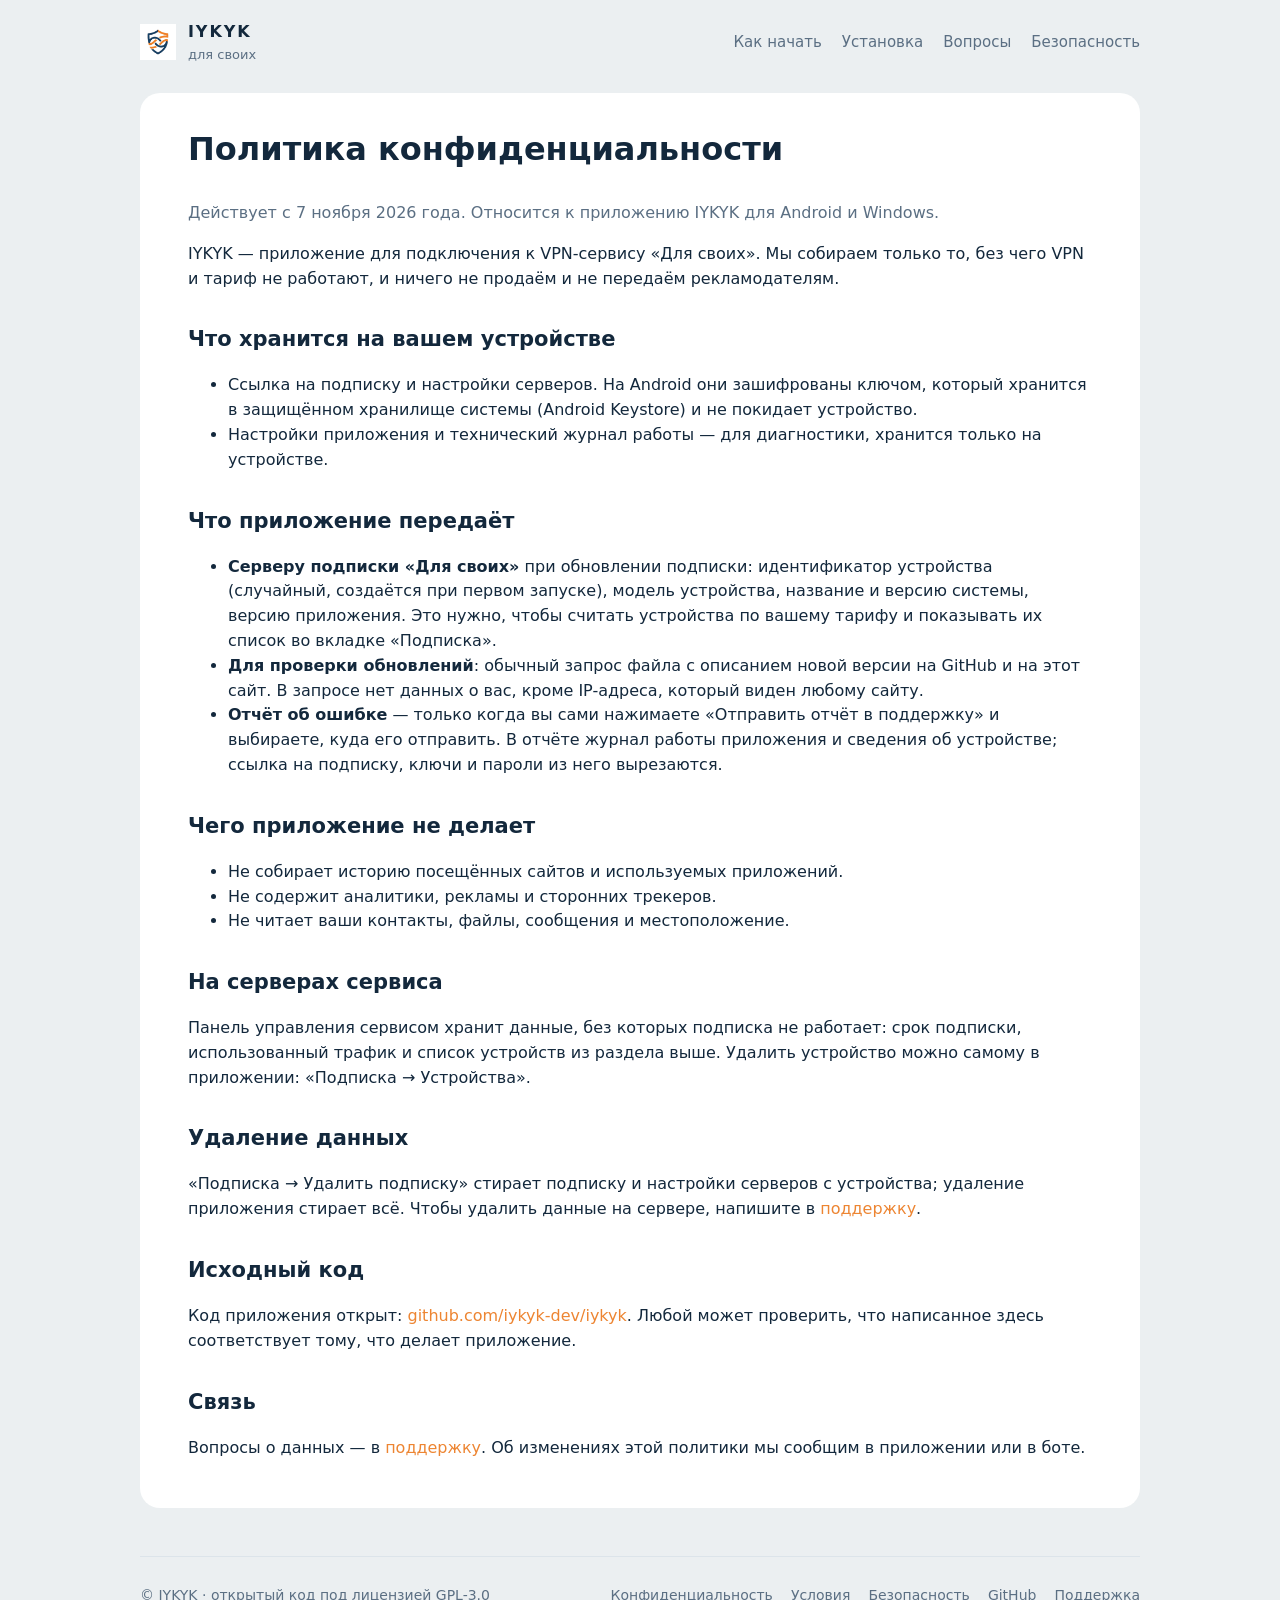
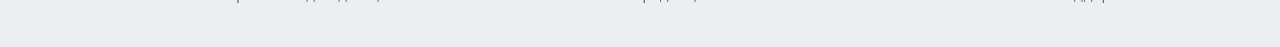
==== site/privacy.html @ 42adcecd "Project site app.dlyasvoih.xyz on GitHub Pages: download page, install steps, what's new, privacy, t" ====
<!doctype html>
<html lang="ru">
<head>
  <meta charset="utf-8">
  <meta name="viewport" content="width=device-width, initial-scale=1">
  <title>Конфиденциальность — IYKYK</title>
  <link rel="icon" href="img/logo.png">
  <link rel="stylesheet" href="style.css">
</head>
<body>
<div class="wrap">
  <header class="top">
    <a class="brand" href="./"><img src="img/logo.png" alt=""><span>IYKYK<small>для своих</small></span></a>
    <nav class="links">
      <a href="./#start">Как начать</a>
      <a href="./#install">Установка</a>
      <a href="./#faq">Вопросы</a>
      <a href="security.html">Безопасность</a>
    </nav>
  </header>
  <article class="page">
    <h1>Политика конфиденциальности</h1>
    <p class="muted">Действует с 7 ноября 2026 года. Относится к приложению IYKYK для Android и Windows.</p>

    <p>IYKYK — приложение для подключения к VPN-сервису «Для своих». Мы собираем только то, без чего VPN и тариф не работают, и ничего не продаём и не передаём рекламодателям.</p>

    <h2>Что хранится на вашем устройстве</h2>
    <ul>
      <li>Ссылка на подписку и настройки серверов. На Android они зашифрованы ключом, который хранится в защищённом хранилище системы (Android Keystore) и не покидает устройство.</li>
      <li>Настройки приложения и технический журнал работы — для диагностики, хранится только на устройстве.</li>
    </ul>

    <h2>Что приложение передаёт</h2>
    <ul>
      <li><b>Серверу подписки «Для своих»</b> при обновлении подписки: идентификатор устройства (случайный, создаётся при первом запуске), модель устройства, название и версию системы, версию приложения. Это нужно, чтобы считать устройства по вашему тарифу и показывать их список во вкладке «Подписка».</li>
      <li><b>Для проверки обновлений</b>: обычный запрос файла с описанием новой версии на GitHub и на этот сайт. В запросе нет данных о вас, кроме IP-адреса, который виден любому сайту.</li>
      <li><b>Отчёт об ошибке</b> — только когда вы сами нажимаете «Отправить отчёт в поддержку» и выбираете, куда его отправить. В отчёте журнал работы приложения и сведения об устройстве; ссылка на подписку, ключи и пароли из него вырезаются.</li>
    </ul>

    <h2>Чего приложение не делает</h2>
    <ul>
      <li>Не собирает историю посещённых сайтов и используемых приложений.</li>
      <li>Не содержит аналитики, рекламы и сторонних трекеров.</li>
      <li>Не читает ваши контакты, файлы, сообщения и местоположение.</li>
    </ul>

    <h2>На серверах сервиса</h2>
    <p>Панель управления сервисом хранит данные, без которых подписка не работает: срок подписки, использованный трафик и список устройств из раздела выше. Удалить устройство можно самому в приложении: «Подписка → Устройства».</p>

    <h2>Удаление данных</h2>
    <p>«Подписка → Удалить подписку» стирает подписку и настройки серверов с устройства; удаление приложения стирает всё. Чтобы удалить данные на сервере, напишите в <a href="https://t.me/dlyasvoih_support_bot">поддержку</a>.</p>

    <h2>Исходный код</h2>
    <p>Код приложения открыт: <a href="https://github.com/iykyk-dev/iykyk">github.com/iykyk-dev/iykyk</a>. Любой может проверить, что написанное здесь соответствует тому, что делает приложение.</p>

    <h2>Связь</h2>
    <p>Вопросы о данных — в <a href="https://t.me/dlyasvoih_support_bot">поддержку</a>. Об изменениях этой политики мы сообщим в приложении или в боте.</p>
  </article>
  <footer class="bottom">
    <span>© IYKYK · открытый код под лицензией GPL-3.0</span>
    <nav>
      <a href="privacy.html">Конфиденциальность</a>
      <a href="terms.html">Условия</a>
      <a href="security.html">Безопасность</a>
      <a href="https://github.com/iykyk-dev/iykyk">GitHub</a>
      <a href="https://t.me/dlyasvoih_support_bot">Поддержка</a>
    </nav>
  </footer>
</div>
<script src="app.js"></script>
</body>
</html>
---- site/style.css ----
:root {
  --navy: #1b3e5e;
  --orange: #ed8532;
  --bg: #ebeff1;
  --surface: #ffffff;
  --surface-high: #dce4ea;
  --text: #13283c;
  --muted: #5b6f83;
  --on-accent: #ffffff;
  --radius: 20px;
  color-scheme: light dark;
}

@media (prefers-color-scheme: dark) {
  :root {
    --bg: #0d1c2b;
    --surface: #14283d;
    --surface-high: #1b3e5e;
    --text: #eaf0f5;
    --muted: #8fa4b8;
    --on-accent: #2a1404;
  }
}

* { box-sizing: border-box; }

html { -webkit-text-size-adjust: 100%; }

body {
  margin: 0;
  background: var(--bg);
  color: var(--text);
  font: 16px/1.55 system-ui, -apple-system, "Segoe UI", Roboto, "Helvetica Neue", Arial, sans-serif;
}

a { color: var(--orange); text-decoration: none; }
a:hover { text-decoration: underline; }

.wrap { max-width: 1040px; margin: 0 auto; padding: 0 20px; }

/* Header */
header.top {
  display: flex;
  align-items: center;
  justify-content: space-between;
  gap: 16px;
  padding: 20px 0;
}
.brand { display: flex; align-items: center; gap: 12px; color: var(--text); font-weight: 700; letter-spacing: .12em; }
.brand:hover { text-decoration: none; }
.brand img { width: 36px; height: 36px; }
.brand small { display: block; font-weight: 400; letter-spacing: 0; color: var(--muted); font-size: 13px; }
nav.links { display: flex; gap: 20px; flex-wrap: wrap; }
nav.links a { color: var(--muted); font-size: 15px; }
nav.links a:hover { color: var(--text); text-decoration: none; }

/* Hero */
.hero {
  display: grid;
  grid-template-columns: 1.1fr .9fr;
  gap: 40px;
  align-items: center;
  padding: 32px 0 56px;
}
.hero h1 { font-size: clamp(32px, 5vw, 48px); line-height: 1.1; margin: 0 0 16px; letter-spacing: -.01em; }
.hero h1 span { color: var(--orange); }
.hero p.lead { font-size: 18px; color: var(--muted); margin: 0 0 28px; max-width: 34em; }
.shots { position: relative; height: 520px; }
.shots img {
  position: absolute;
  width: 240px;
  border-radius: 28px;
  box-shadow: 0 24px 60px rgba(13, 28, 43, .25);
  border: 6px solid var(--surface);
}
.shots img:first-child { left: 0; top: 0; z-index: 2; }
.shots img:last-child { right: 0; top: 48px; }

/* Buttons */
.buttons { display: flex; gap: 12px; flex-wrap: wrap; align-items: center; }
.btn {
  display: inline-flex;
  align-items: center;
  gap: 10px;
  min-height: 52px;
  padding: 0 24px;
  border-radius: 999px;
  font-weight: 600;
  font-size: 16px;
  border: 2px solid transparent;
  transition: transform .12s ease, box-shadow .12s ease;
}
.btn:hover { text-decoration: none; transform: translateY(-1px); }
.btn:active { transform: scale(.98); }
.btn.primary { background: var(--orange); color: var(--on-accent); box-shadow: 0 8px 20px rgba(237, 133, 50, .35); }
.btn.secondary { border-color: var(--surface-high); color: var(--text); background: var(--surface); }
.btn svg { width: 20px; height: 20px; }
.version { margin-top: 16px; font-size: 14px; color: var(--muted); }
.version .badge {
  display: inline-block;
  padding: 2px 8px;
  border-radius: 999px;
  background: var(--surface-high);
  color: var(--text);
  font-size: 12px;
  margin-left: 6px;
}

/* Sections */
section { padding: 48px 0; }
section h2 { font-size: 28px; margin: 0 0 24px; letter-spacing: -.01em; }
.cards { display: grid; grid-template-columns: repeat(3, 1fr); gap: 16px; }
.card { background: var(--surface); border-radius: var(--radius); padding: 24px; }
.card h3 { margin: 12px 0 8px; font-size: 18px; }
.card p { margin: 0; color: var(--muted); }
.num {
  width: 36px; height: 36px; border-radius: 50%;
  display: grid; place-items: center;
  background: var(--orange); color: var(--on-accent); font-weight: 700;
}
.features { display: grid; grid-template-columns: repeat(2, 1fr); gap: 16px; }
.feature { display: flex; gap: 16px; background: var(--surface); border-radius: var(--radius); padding: 20px 24px; }
.feature .dot { flex: none; width: 10px; height: 10px; margin-top: 9px; border-radius: 50%; background: var(--orange); }
.feature h3 { margin: 0 0 4px; font-size: 17px; }
.feature p { margin: 0; color: var(--muted); }

/* Install tabs */
.install { display: grid; grid-template-columns: 1fr 1fr; gap: 16px; }
.install ol { margin: 0; padding-left: 20px; }
.install li { margin: 6px 0; }
.install li span { color: var(--muted); }

/* FAQ */
details { background: var(--surface); border-radius: 16px; padding: 18px 22px; margin-bottom: 10px; }
summary { cursor: pointer; font-weight: 600; list-style: none; display: flex; justify-content: space-between; gap: 16px; }
summary::-webkit-details-marker { display: none; }
summary::after { content: "+"; color: var(--orange); font-size: 22px; line-height: 1; }
details[open] summary::after { content: "–"; }
details p, details ul { color: var(--muted); margin: 12px 0 0; }

/* What's new */
.notes { background: var(--surface); border-radius: var(--radius); padding: 24px 28px; }
.notes ul { margin: 0; padding-left: 20px; }
.notes li { margin: 6px 0; }

/* Text pages */
article.page { background: var(--surface); border-radius: var(--radius); padding: 32px clamp(20px, 4vw, 48px); margin: 8px 0 48px; }
article.page h1 { margin-top: 0; font-size: 32px; }
article.page h2 { font-size: 21px; margin-top: 32px; }
article.page p, article.page li { color: var(--text); }
article.page .muted { color: var(--muted); }
code, pre { font-family: ui-monospace, SFMono-Regular, Menlo, Consolas, monospace; font-size: 14px; }
pre { background: var(--bg); border-radius: 12px; padding: 14px 16px; overflow-x: auto; white-space: pre-wrap; word-break: break-all; }

footer.bottom {
  border-top: 1px solid var(--surface-high);
  padding: 28px 0 40px;
  color: var(--muted);
  font-size: 14px;
  display: flex;
  justify-content: space-between;
  gap: 16px;
  flex-wrap: wrap;
}
footer.bottom nav { display: flex; gap: 18px; flex-wrap: wrap; }
footer.bottom a { color: var(--muted); }

@media (max-width: 860px) {
  .hero { grid-template-columns: 1fr; padding-top: 8px; }
  .shots { height: 420px; max-width: 420px; margin: 0 auto; width: 100%; }
  .shots img { width: 190px; }
  .cards, .features, .install { grid-template-columns: 1fr; }
  nav.links { display: none; }
}
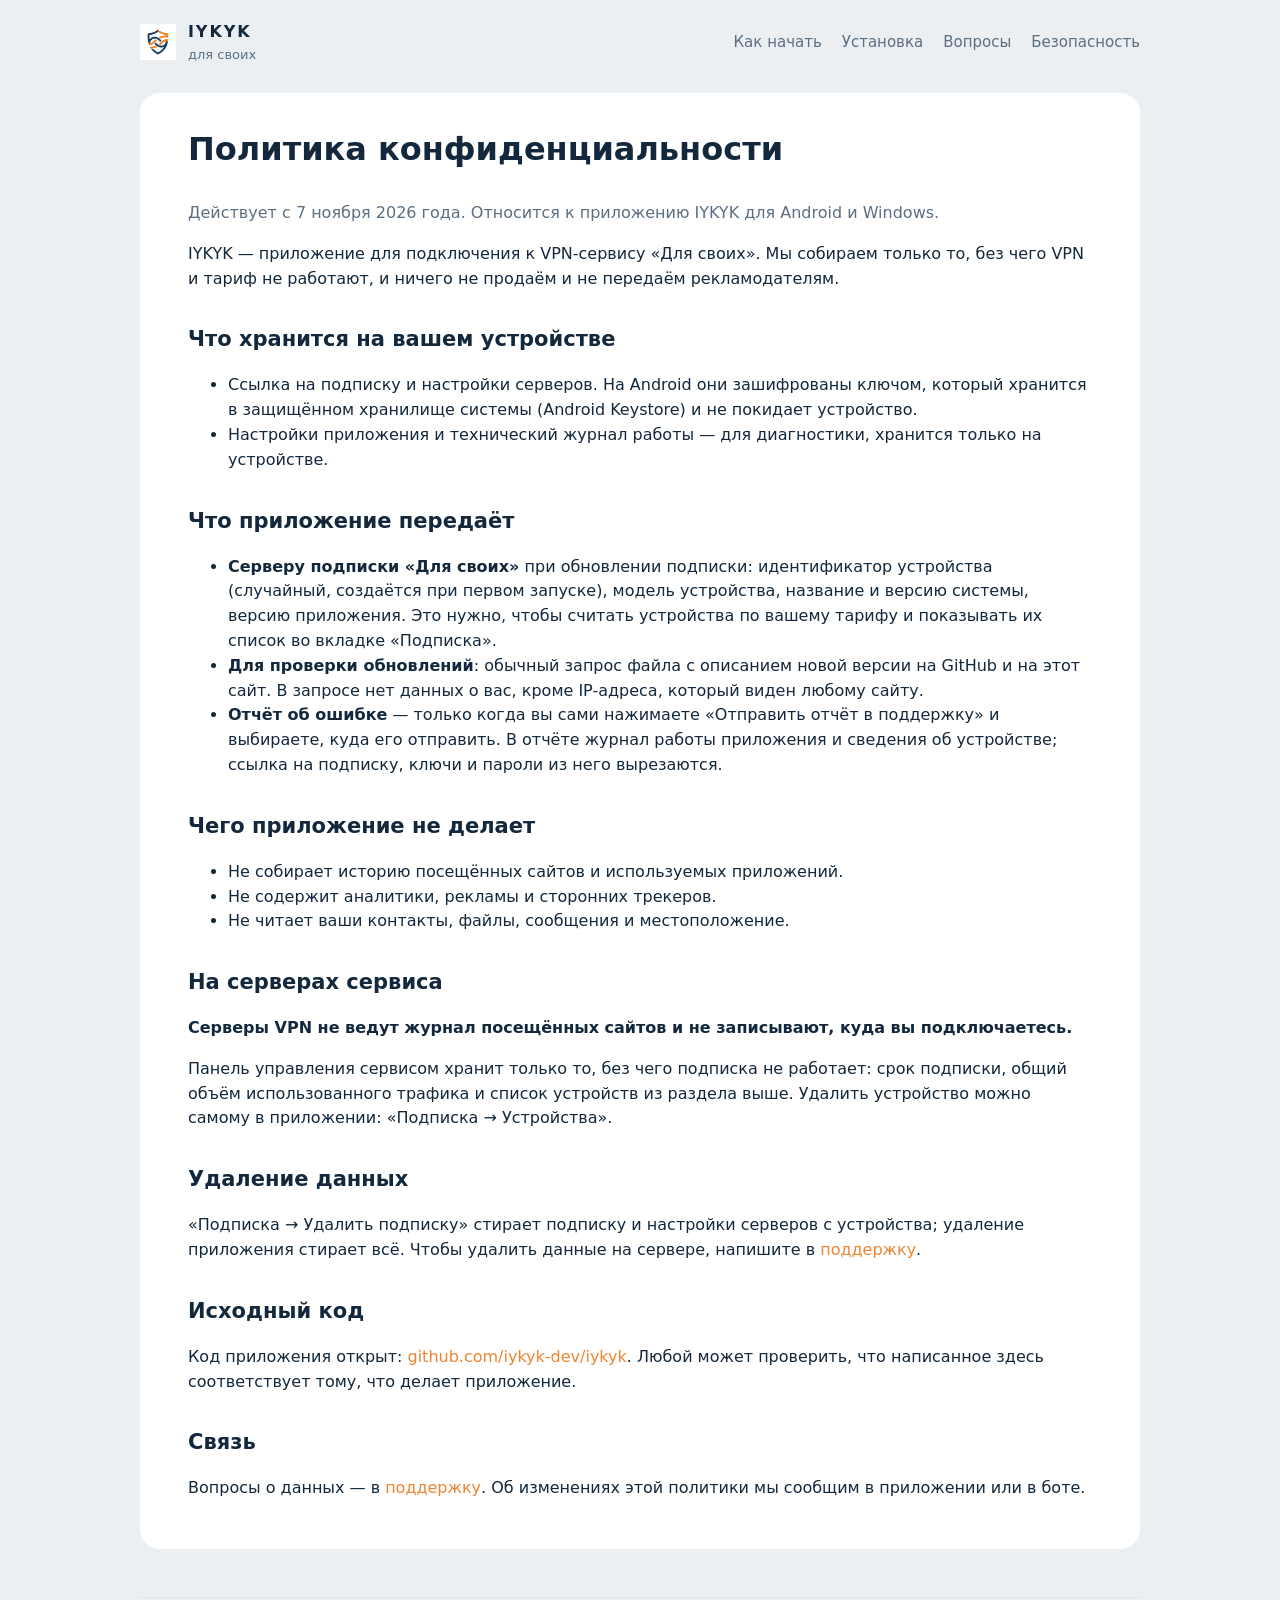
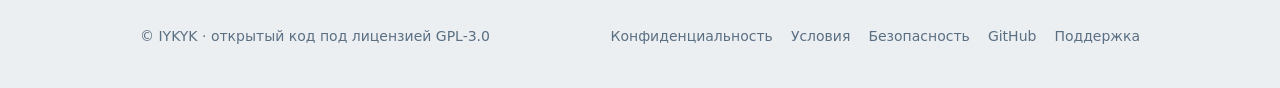
==== commit 0a846fc1: "Site: VPN servers keep no browsing logs (confirmed by the operator) Co-Authored-By: Claude Opus 5.5 " ====
--- a/site/privacy.html
+++ b/site/privacy.html
@@ -45,7 +45,8 @@
     </ul>
 
     <h2>На серверах сервиса</h2>
-    <p>Панель управления сервисом хранит данные, без которых подписка не работает: срок подписки, использованный трафик и список устройств из раздела выше. Удалить устройство можно самому в приложении: «Подписка → Устройства».</p>
+    <p><b>Серверы VPN не ведут журнал посещённых сайтов и не записывают, куда вы подключаетесь.</b></p>
+    <p>Панель управления сервисом хранит только то, без чего подписка не работает: срок подписки, общий объём использованного трафика и список устройств из раздела выше. Удалить устройство можно самому в приложении: «Подписка → Устройства».</p>
 
     <h2>Удаление данных</h2>
     <p>«Подписка → Удалить подписку» стирает подписку и настройки серверов с устройства; удаление приложения стирает всё. Чтобы удалить данные на сервере, напишите в <a href="https://t.me/dlyasvoih_support_bot">поддержку</a>.</p>
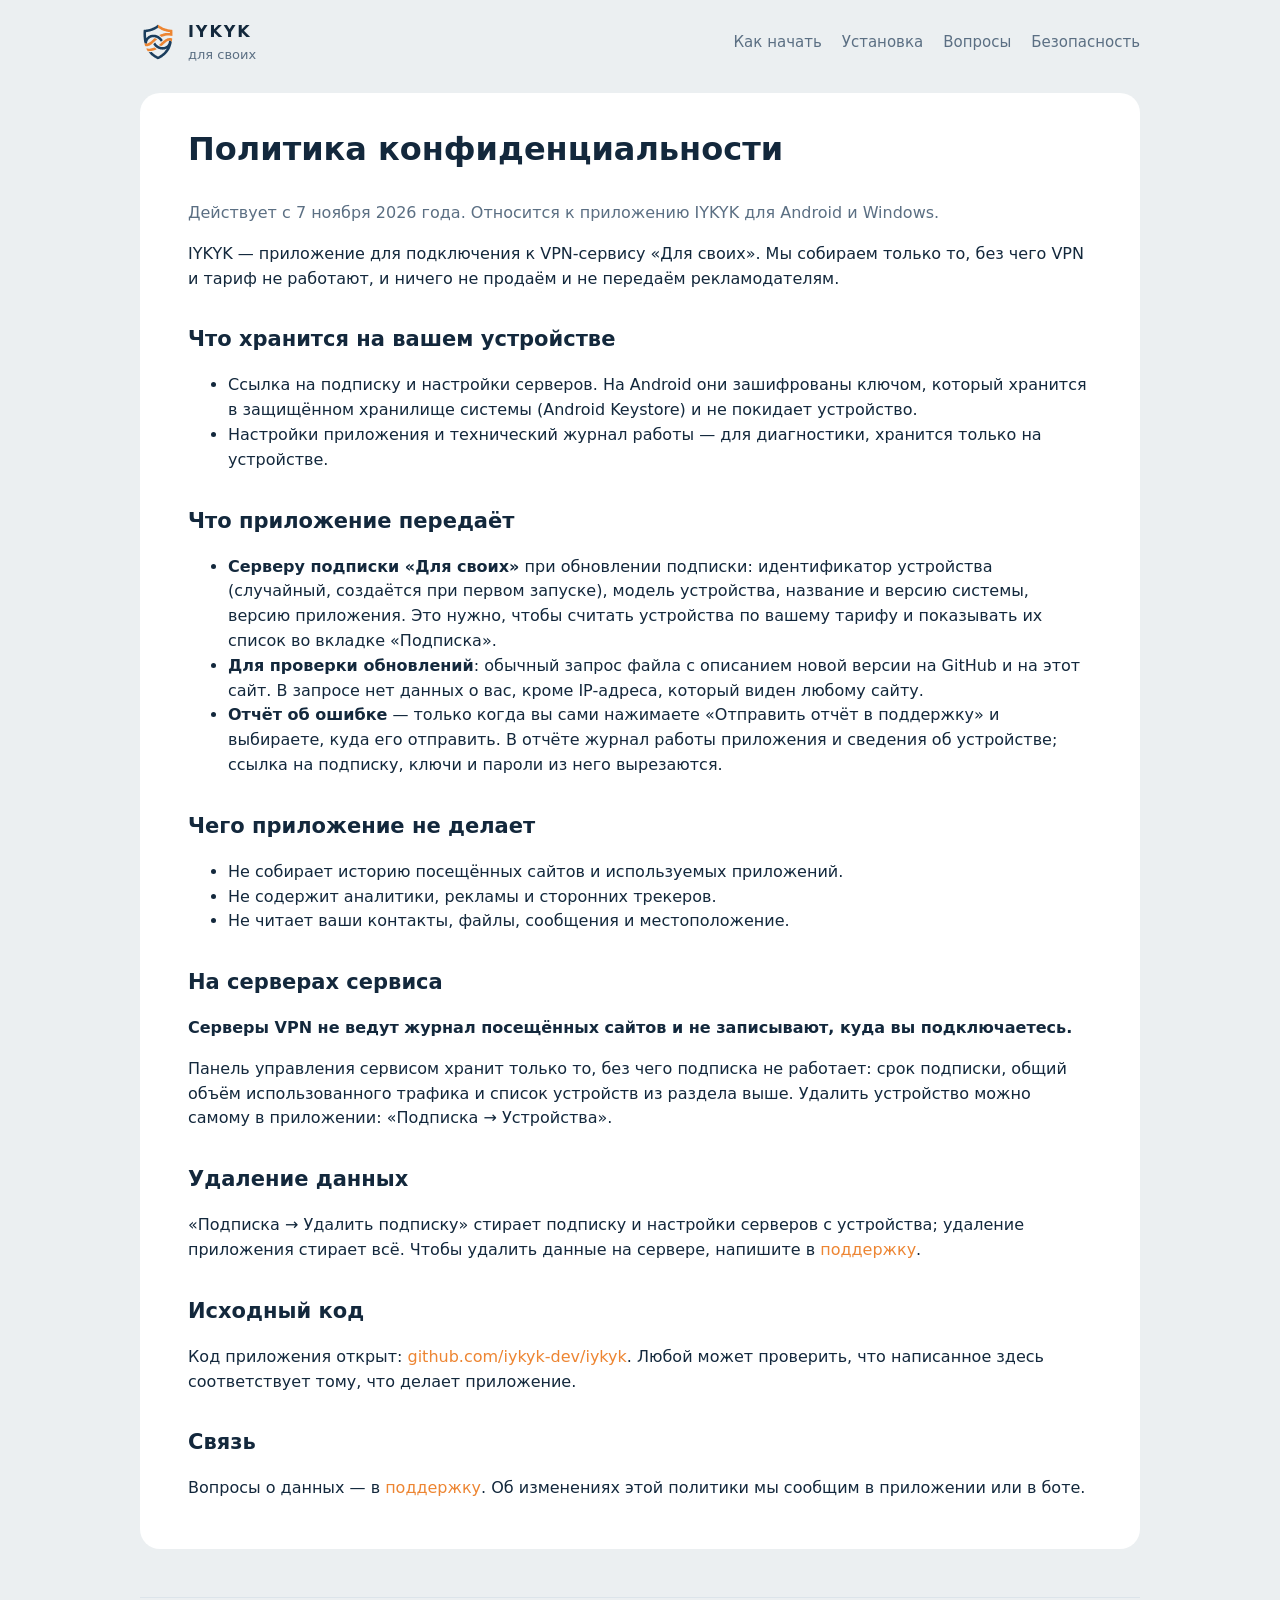
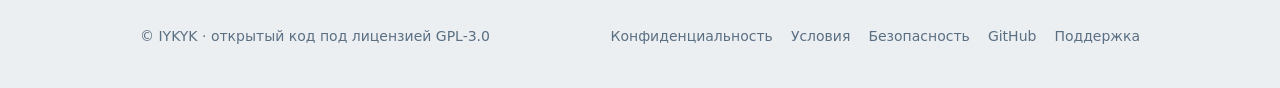
==== commit 374129a5: "Vector logo: shield traced to SVG; Android adaptive and themed icons as vector drawables; sharp Wind" ====
--- a/site/privacy.html
+++ b/site/privacy.html
@@ -4,13 +4,15 @@
   <meta charset="utf-8">
   <meta name="viewport" content="width=device-width, initial-scale=1">
   <title>Конфиденциальность — IYKYK</title>
-  <link rel="icon" href="img/logo.png">
+  <link rel="icon" href="img/logo.svg" type="image/svg+xml">
+  <link rel="icon" href="img/logo.png" type="image/png">
+  <link rel="apple-touch-icon" href="img/apple-touch-icon.png">
   <link rel="stylesheet" href="style.css">
 </head>
 <body>
 <div class="wrap">
   <header class="top">
-    <a class="brand" href="./"><img src="img/logo.png" alt=""><span>IYKYK<small>для своих</small></span></a>
+    <a class="brand" href="./"><img src="img/logo.svg" alt=""><span>IYKYK<small>для своих</small></span></a>
     <nav class="links">
       <a href="./#start">Как начать</a>
       <a href="./#install">Установка</a>
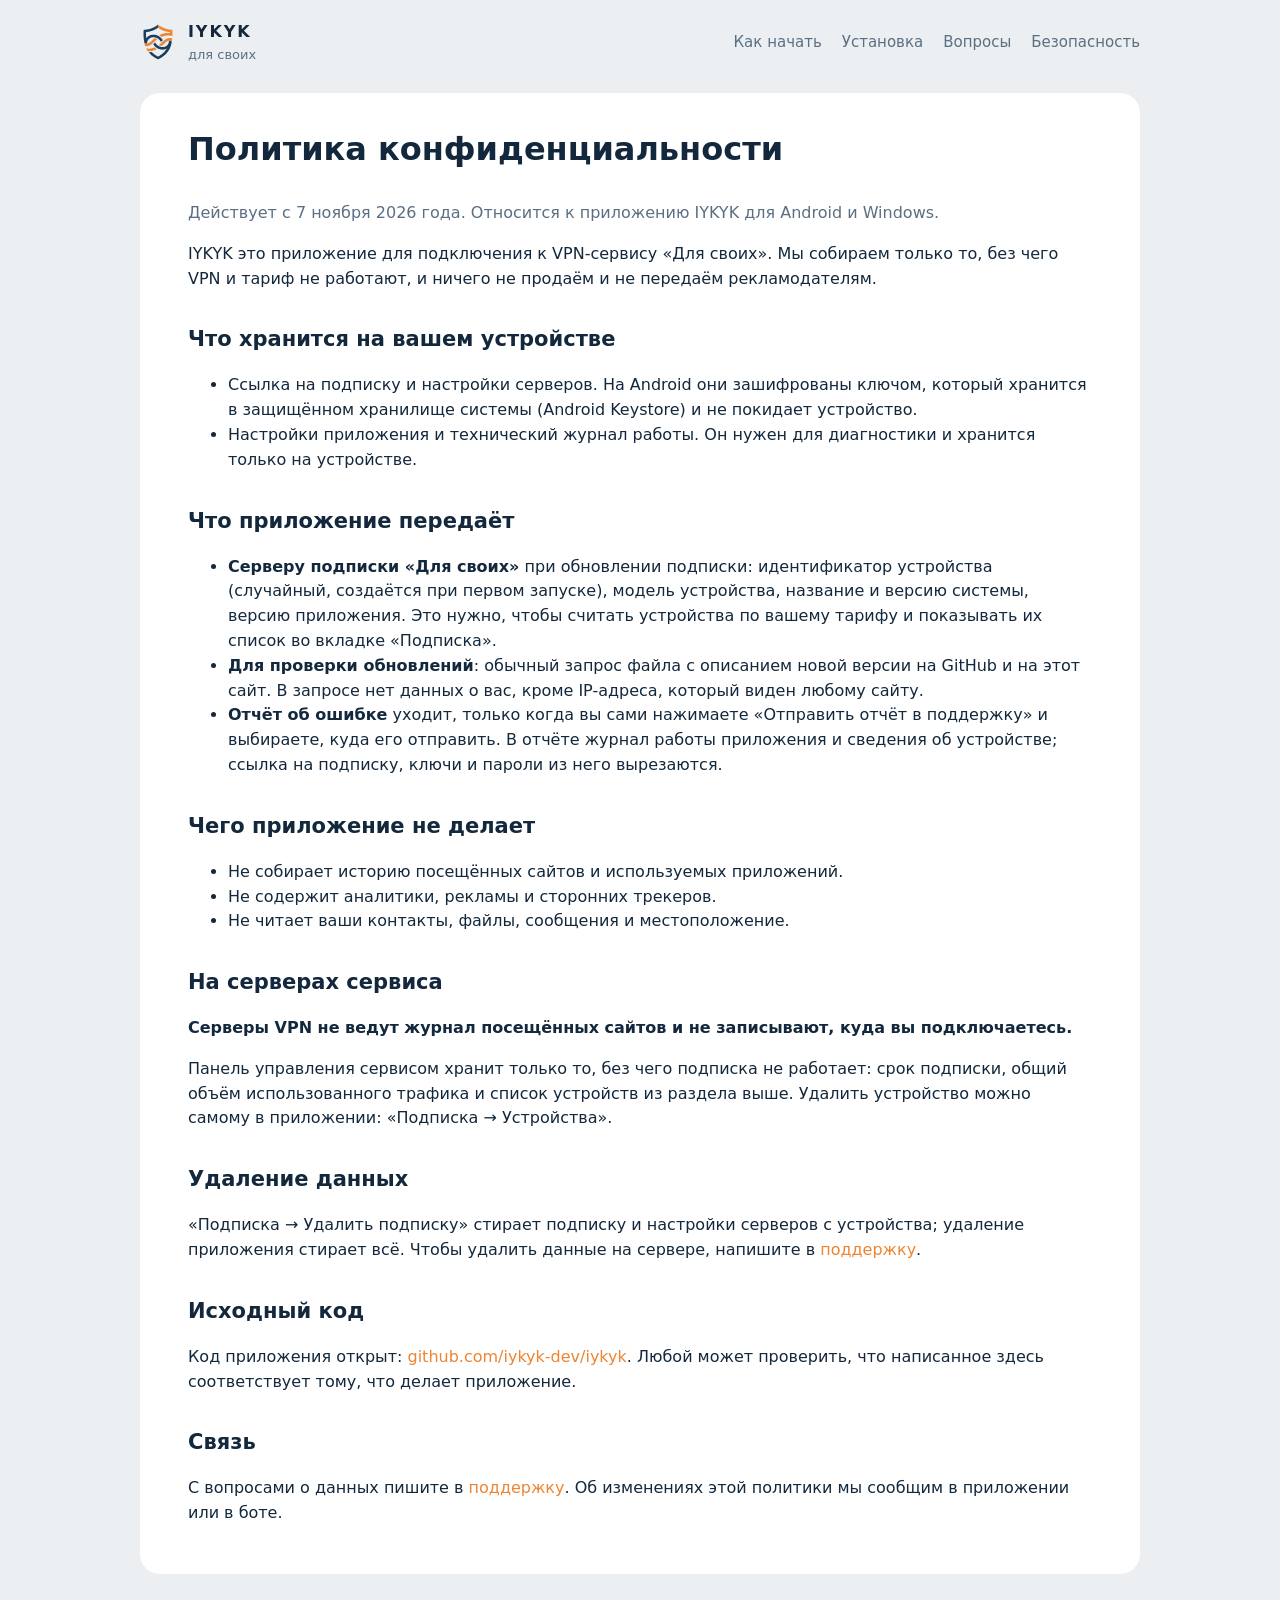
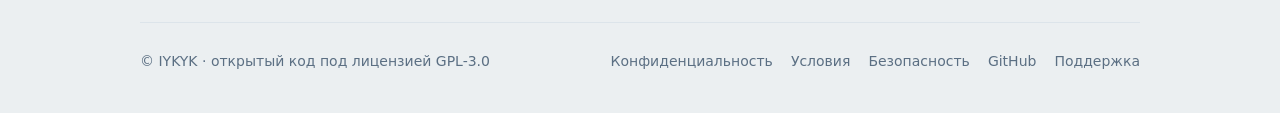
==== commit 9b524d81: "Readable at any font size; no long dashes in the texts - widget: two lines that fit one row at any f" ====
--- a/site/privacy.html
+++ b/site/privacy.html
@@ -3,7 +3,7 @@
 <head>
   <meta charset="utf-8">
   <meta name="viewport" content="width=device-width, initial-scale=1">
-  <title>Конфиденциальность — IYKYK</title>
+  <title>Конфиденциальность | IYKYK</title>
   <link rel="icon" href="img/logo.svg" type="image/svg+xml">
   <link rel="icon" href="img/logo.png" type="image/png">
   <link rel="apple-touch-icon" href="img/apple-touch-icon.png">
@@ -24,19 +24,19 @@
     <h1>Политика конфиденциальности</h1>
     <p class="muted">Действует с 7 ноября 2026 года. Относится к приложению IYKYK для Android и Windows.</p>
 
-    <p>IYKYK — приложение для подключения к VPN-сервису «Для своих». Мы собираем только то, без чего VPN и тариф не работают, и ничего не продаём и не передаём рекламодателям.</p>
+    <p>IYKYK это приложение для подключения к VPN-сервису «Для своих». Мы собираем только то, без чего VPN и тариф не работают, и ничего не продаём и не передаём рекламодателям.</p>
 
     <h2>Что хранится на вашем устройстве</h2>
     <ul>
       <li>Ссылка на подписку и настройки серверов. На Android они зашифрованы ключом, который хранится в защищённом хранилище системы (Android Keystore) и не покидает устройство.</li>
-      <li>Настройки приложения и технический журнал работы — для диагностики, хранится только на устройстве.</li>
+      <li>Настройки приложения и технический журнал работы. Он нужен для диагностики и хранится только на устройстве.</li>
     </ul>
 
     <h2>Что приложение передаёт</h2>
     <ul>
       <li><b>Серверу подписки «Для своих»</b> при обновлении подписки: идентификатор устройства (случайный, создаётся при первом запуске), модель устройства, название и версию системы, версию приложения. Это нужно, чтобы считать устройства по вашему тарифу и показывать их список во вкладке «Подписка».</li>
       <li><b>Для проверки обновлений</b>: обычный запрос файла с описанием новой версии на GitHub и на этот сайт. В запросе нет данных о вас, кроме IP-адреса, который виден любому сайту.</li>
-      <li><b>Отчёт об ошибке</b> — только когда вы сами нажимаете «Отправить отчёт в поддержку» и выбираете, куда его отправить. В отчёте журнал работы приложения и сведения об устройстве; ссылка на подписку, ключи и пароли из него вырезаются.</li>
+      <li><b>Отчёт об ошибке</b> уходит, только когда вы сами нажимаете «Отправить отчёт в поддержку» и выбираете, куда его отправить. В отчёте журнал работы приложения и сведения об устройстве; ссылка на подписку, ключи и пароли из него вырезаются.</li>
     </ul>
 
     <h2>Чего приложение не делает</h2>
@@ -57,7 +57,7 @@
     <p>Код приложения открыт: <a href="https://github.com/iykyk-dev/iykyk">github.com/iykyk-dev/iykyk</a>. Любой может проверить, что написанное здесь соответствует тому, что делает приложение.</p>
 
     <h2>Связь</h2>
-    <p>Вопросы о данных — в <a href="https://t.me/dlyasvoih_support_bot">поддержку</a>. Об изменениях этой политики мы сообщим в приложении или в боте.</p>
+    <p>С вопросами о данных пишите в <a href="https://t.me/dlyasvoih_support_bot">поддержку</a>. Об изменениях этой политики мы сообщим в приложении или в боте.</p>
   </article>
   <footer class="bottom">
     <span>© IYKYK · открытый код под лицензией GPL-3.0</span>
--- a/site/style.css
+++ b/site/style.css
@@ -95,7 +95,12 @@
 .btn.primary { background: var(--orange); color: var(--on-accent); box-shadow: 0 8px 20px rgba(237, 133, 50, .35); }
 .btn.secondary { border-color: var(--surface-high); color: var(--text); background: var(--surface); }
 .btn svg { width: 20px; height: 20px; }
-.version { margin-top: 16px; font-size: 14px; color: var(--muted); }
+.btn.soon { color: var(--muted); cursor: default; box-shadow: none; }
+.btn.soon:hover, .btn.soon:active { transform: none; }
+.platforms { margin-top: 18px; font-size: 14px; color: var(--muted); }
+.platforms .soon { white-space: nowrap; }
+.version { margin-top: 4px; font-size: 14px; color: var(--muted); }
+.version:empty { display: none; }
 .version .badge {
   display: inline-block;
   padding: 2px 8px;
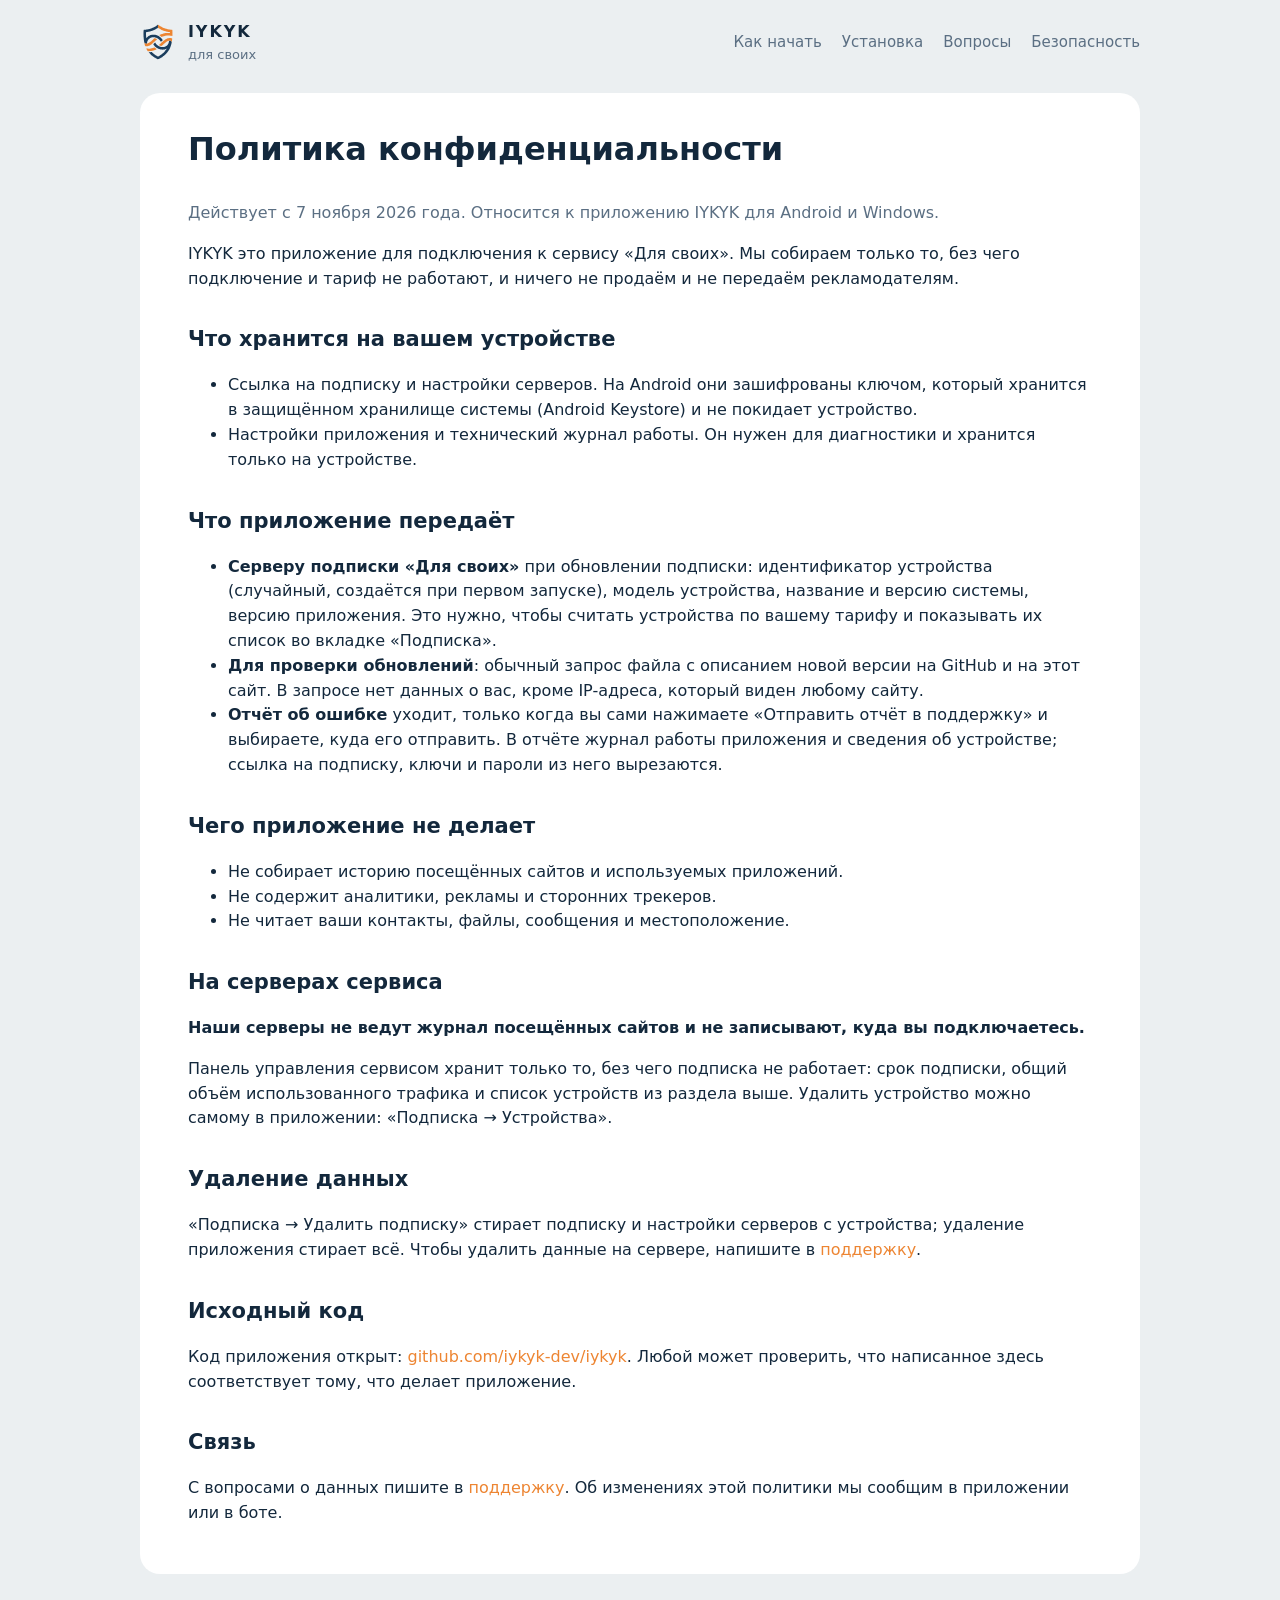
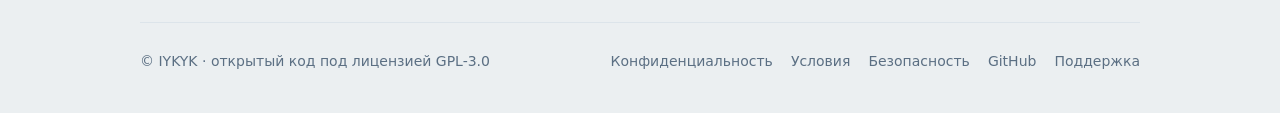
==== commit 88d0ca77: "Neutral wording: a private secure connection, no advertising of bypassing blocks; site hidden from s" ====
--- a/site/privacy.html
+++ b/site/privacy.html
@@ -3,6 +3,7 @@
 <head>
   <meta charset="utf-8">
   <meta name="viewport" content="width=device-width, initial-scale=1">
+  <meta name="robots" content="noindex, nofollow">
   <title>Конфиденциальность | IYKYK</title>
   <link rel="icon" href="img/logo.svg" type="image/svg+xml">
   <link rel="icon" href="img/logo.png" type="image/png">
@@ -24,7 +25,7 @@
     <h1>Политика конфиденциальности</h1>
     <p class="muted">Действует с 7 ноября 2026 года. Относится к приложению IYKYK для Android и Windows.</p>
 
-    <p>IYKYK это приложение для подключения к VPN-сервису «Для своих». Мы собираем только то, без чего VPN и тариф не работают, и ничего не продаём и не передаём рекламодателям.</p>
+    <p>IYKYK это приложение для подключения к сервису «Для своих». Мы собираем только то, без чего подключение и тариф не работают, и ничего не продаём и не передаём рекламодателям.</p>
 
     <h2>Что хранится на вашем устройстве</h2>
     <ul>
@@ -47,7 +48,7 @@
     </ul>
 
     <h2>На серверах сервиса</h2>
-    <p><b>Серверы VPN не ведут журнал посещённых сайтов и не записывают, куда вы подключаетесь.</b></p>
+    <p><b>Наши серверы не ведут журнал посещённых сайтов и не записывают, куда вы подключаетесь.</b></p>
     <p>Панель управления сервисом хранит только то, без чего подписка не работает: срок подписки, общий объём использованного трафика и список устройств из раздела выше. Удалить устройство можно самому в приложении: «Подписка → Устройства».</p>
 
     <h2>Удаление данных</h2>
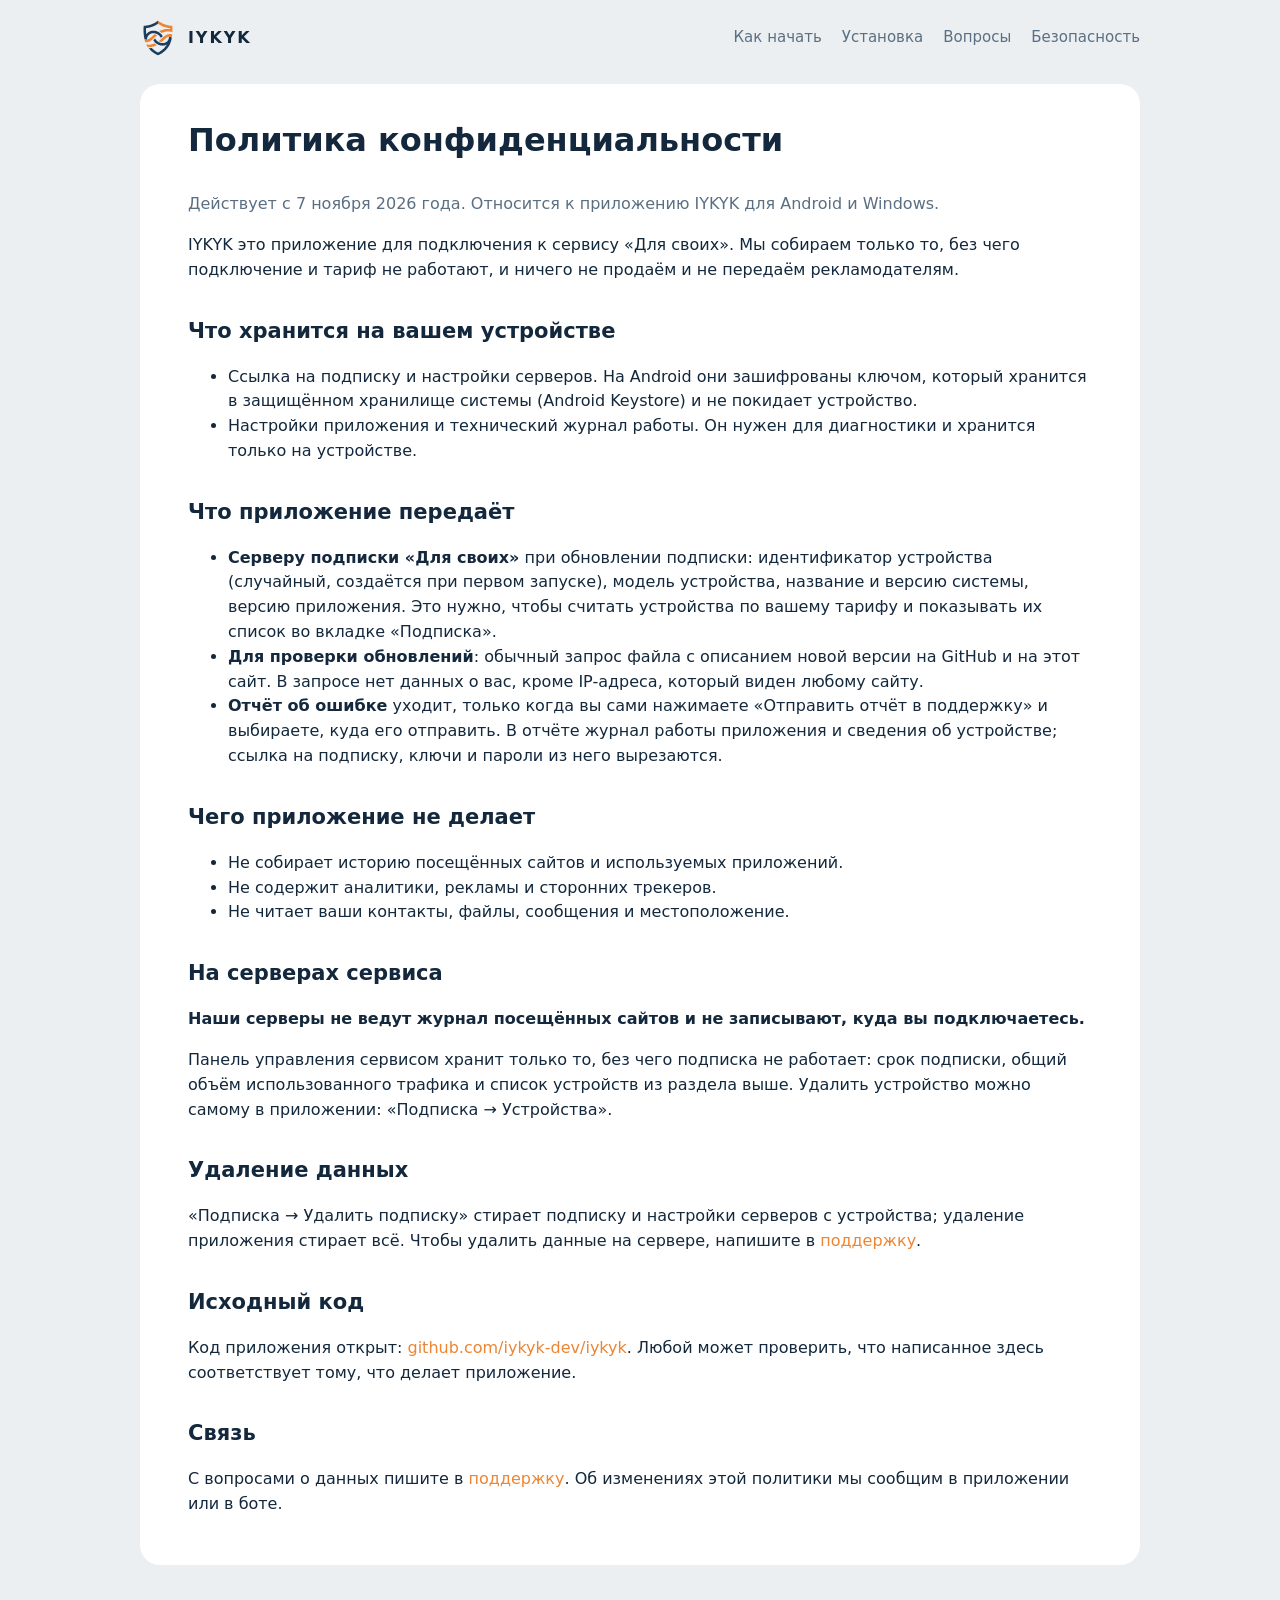
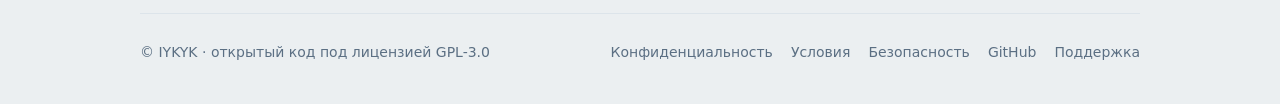
==== commit 908dd5c3: "Just IYKYK: no tagline in the app and on the site, texts without the service name Co-Authored-By: Cl" ====
--- a/site/privacy.html
+++ b/site/privacy.html
@@ -13,7 +13,7 @@
 <body>
 <div class="wrap">
   <header class="top">
-    <a class="brand" href="./"><img src="img/logo.svg" alt=""><span>IYKYK<small>для своих</small></span></a>
+    <a class="brand" href="./"><img src="img/logo.svg" alt=""><span>IYKYK</span></a>
     <nav class="links">
       <a href="./#start">Как начать</a>
       <a href="./#install">Установка</a>
--- a/site/style.css
+++ b/site/style.css
@@ -49,7 +49,6 @@
 .brand { display: flex; align-items: center; gap: 12px; color: var(--text); font-weight: 700; letter-spacing: .12em; }
 .brand:hover { text-decoration: none; }
 .brand img { width: 36px; height: 36px; }
-.brand small { display: block; font-weight: 400; letter-spacing: 0; color: var(--muted); font-size: 13px; }
 nav.links { display: flex; gap: 20px; flex-wrap: wrap; }
 nav.links a { color: var(--muted); font-size: 15px; }
 nav.links a:hover { color: var(--text); text-decoration: none; }
